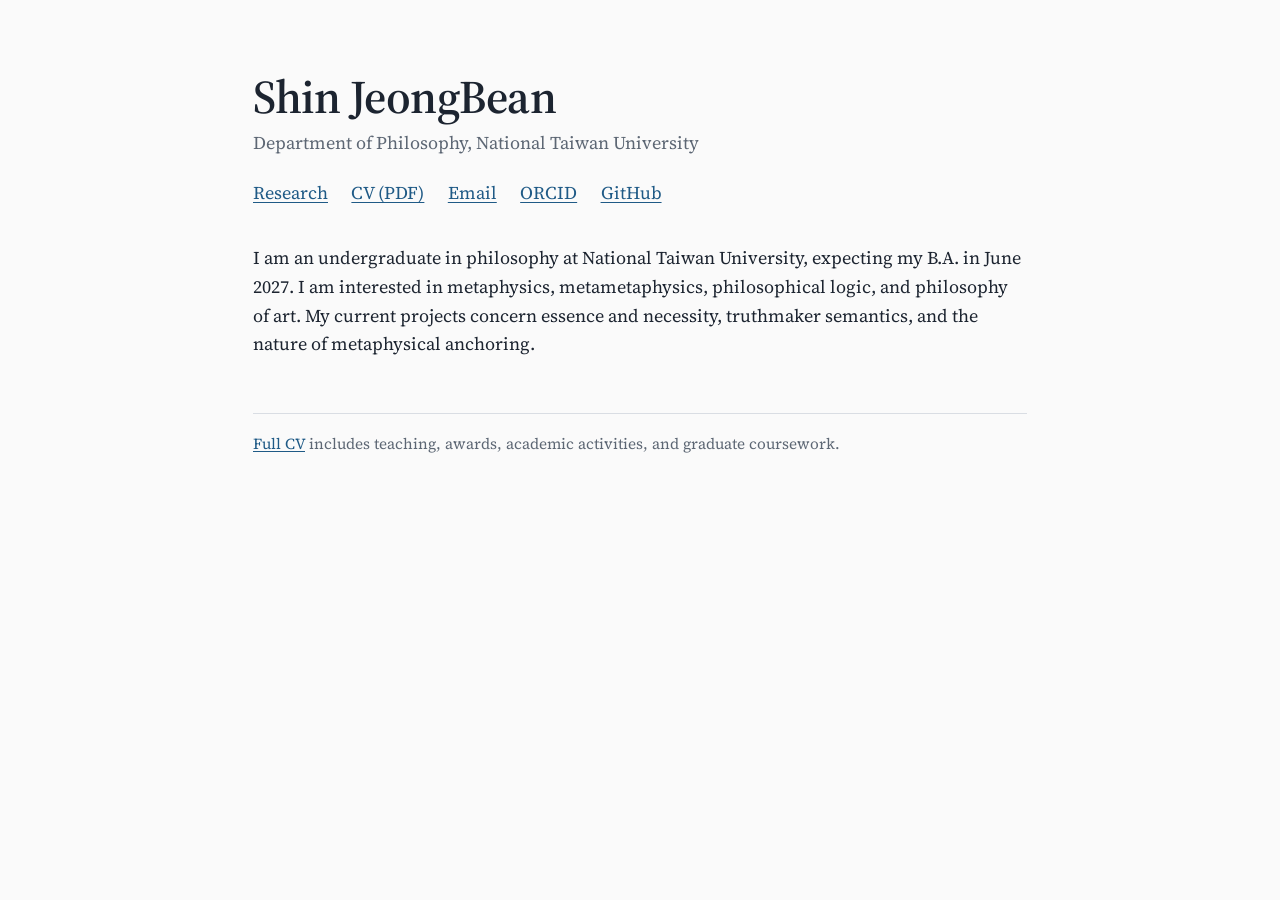
==== index.html @ 745db6b6 ". ." ====
<!DOCTYPE html>
<html lang="en">
<head>
<meta charset="utf-8">
<meta name="viewport" content="width=device-width, initial-scale=1">
<link rel="preconnect" href="https://fonts.googleapis.com">
<link rel="preconnect" href="https://fonts.gstatic.com" crossorigin>
<link href="https://fonts.googleapis.com/css2?family=Source+Serif+4:ital,wght@0,400;0,600;1,400&display=swap" rel="stylesheet">
<link rel="stylesheet" href="style.css">
<title>Shin JeongBean | Philosophy, National Taiwan University</title>
<meta name="description" content="Shin JeongBean, philosophy, National Taiwan University. Metaphysics, philosophical logic, philosophy of art.">
</head>
<body>
<main>
<header>
  <h1>Shin JeongBean</h1>
  <p class="affil">Department of Philosophy, National Taiwan University</p>
  <ul class="links">
    <li><a href="research.html">Research</a></li>
    <li><a href="https://github.com/citron2357/CV/blob/main/main.pdf">CV (PDF)</a></li>
    <li><a href="mailto:shinjeongbean@gmail.com">Email</a></li>
    <li><a href="https://orcid.org/0009-0004-7856-142X">ORCID</a></li>
    <li><a href="https://github.com/citron2357">GitHub</a></li>
  </ul>
</header>
<p class="bio">I am an undergraduate in philosophy at National Taiwan University, expecting my B.A. in June 2027. I am interested in metaphysics, metametaphysics, philosophical logic, and philosophy of art. My current projects concern essence and necessity, truthmaker semantics, and the nature of metaphysical anchoring.</p>
<footer>
  <a href="https://github.com/citron2357/CV/blob/main/main.pdf">Full CV</a> includes teaching, awards, academic activities, and graduate coursework.
</footer>
</main>
</body>
</html>
---- style.css ----
:root{--bg:#fafafa;--ink:#1c2430;--mute:#5d6774;--rule:#d9dde3;--link:#1f5a86}
@media (prefers-color-scheme:dark){:root{--bg:#161a20;--ink:#e6e9ee;--mute:#98a2b0;--rule:#2c333d;--link:#7fb4dc}}
*{box-sizing:border-box}
html{font-size:18px}
body{margin:0;background:var(--bg);color:var(--ink);font-family:"Source Serif 4",Georgia,"Times New Roman",serif;line-height:1.6}
main{max-width:46rem;margin:0 auto;padding:4rem 1.5rem 5rem}
a{color:var(--link);text-underline-offset:.15em}
a:focus-visible{outline:2px solid var(--link);outline-offset:2px}
h1{font-size:2.6rem;line-height:1.1;font-weight:600;margin:0 0 .3rem;letter-spacing:-.01em}
h1.page{font-size:1.9rem;margin:0 0 2rem}
h2{font-size:1.15rem;font-weight:600;margin:2.6rem 0 1rem;padding-top:1.1rem;border-top:1px solid var(--rule)}
.affil{color:var(--mute);margin:0 0 1.2rem}
.links{display:flex;flex-wrap:wrap;gap:.3rem 1.3rem;margin:0 0 2rem;padding:0;list-style:none}
.top{display:flex;flex-wrap:wrap;justify-content:space-between;align-items:baseline;gap:.4rem 1.3rem;margin-bottom:3rem}
.top .links{margin:0}
.top .site{font-weight:600;color:var(--ink);text-decoration:none}
.links a[aria-current]{color:var(--ink);font-weight:600;text-decoration:none}
.bio{margin:0}
.row{display:grid;grid-template-columns:7rem 1fr;gap:.2rem 1.2rem;margin-bottom:.9rem}
.when{color:var(--mute);font-size:.9rem;padding-top:.15rem}
.item{margin:0 0 1.3rem}
.item .t{font-style:italic}
.abs{display:block;color:var(--mute);font-size:.95rem}
footer{color:var(--mute);font-size:.85rem;border-top:1px solid var(--rule);padding-top:1rem;margin-top:3rem}
@media (max-width:34rem){html{font-size:17px}.row{grid-template-columns:1fr}h1{font-size:2.1rem}h1.page{font-size:1.6rem}}
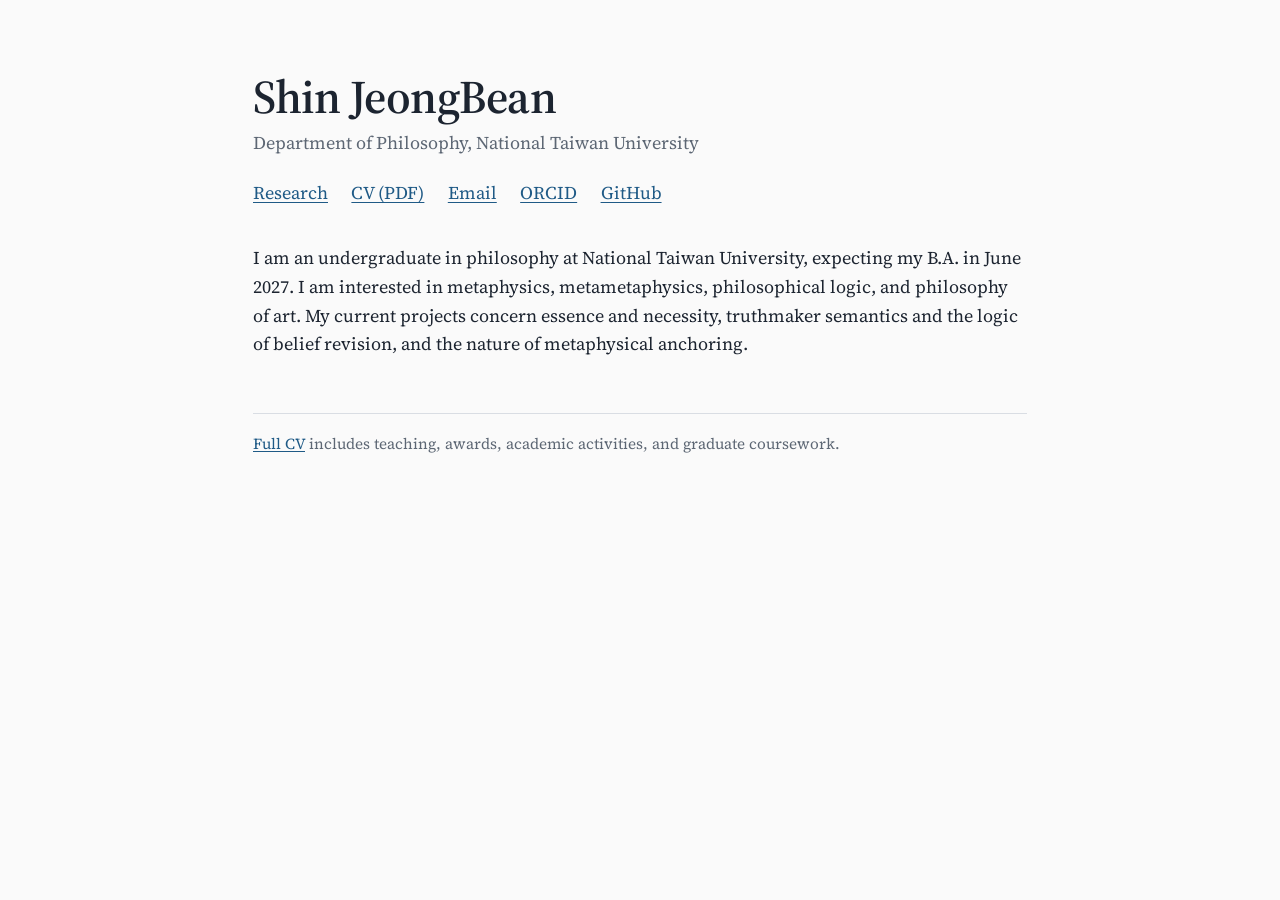
==== commit 0700c285: "." ====
--- a/index.html
+++ b/index.html
@@ -23,7 +23,7 @@
     <li><a href="https://github.com/citron2357">GitHub</a></li>
   </ul>
 </header>
-<p class="bio">I am an undergraduate in philosophy at National Taiwan University, expecting my B.A. in June 2027. I am interested in metaphysics, metametaphysics, philosophical logic, and philosophy of art. My current projects concern essence and necessity, truthmaker semantics, and the nature of metaphysical anchoring.</p>
+<p class="bio">I am an undergraduate in philosophy at National Taiwan University, expecting my B.A. in June 2027. I am interested in metaphysics, metametaphysics, philosophical logic, and philosophy of art. My current projects concern essence and necessity, truthmaker semantics and the logic of belief revision, and the nature of metaphysical anchoring.</p>
 <footer>
   <a href="https://github.com/citron2357/CV/blob/main/main.pdf">Full CV</a> includes teaching, awards, academic activities, and graduate coursework.
 </footer>
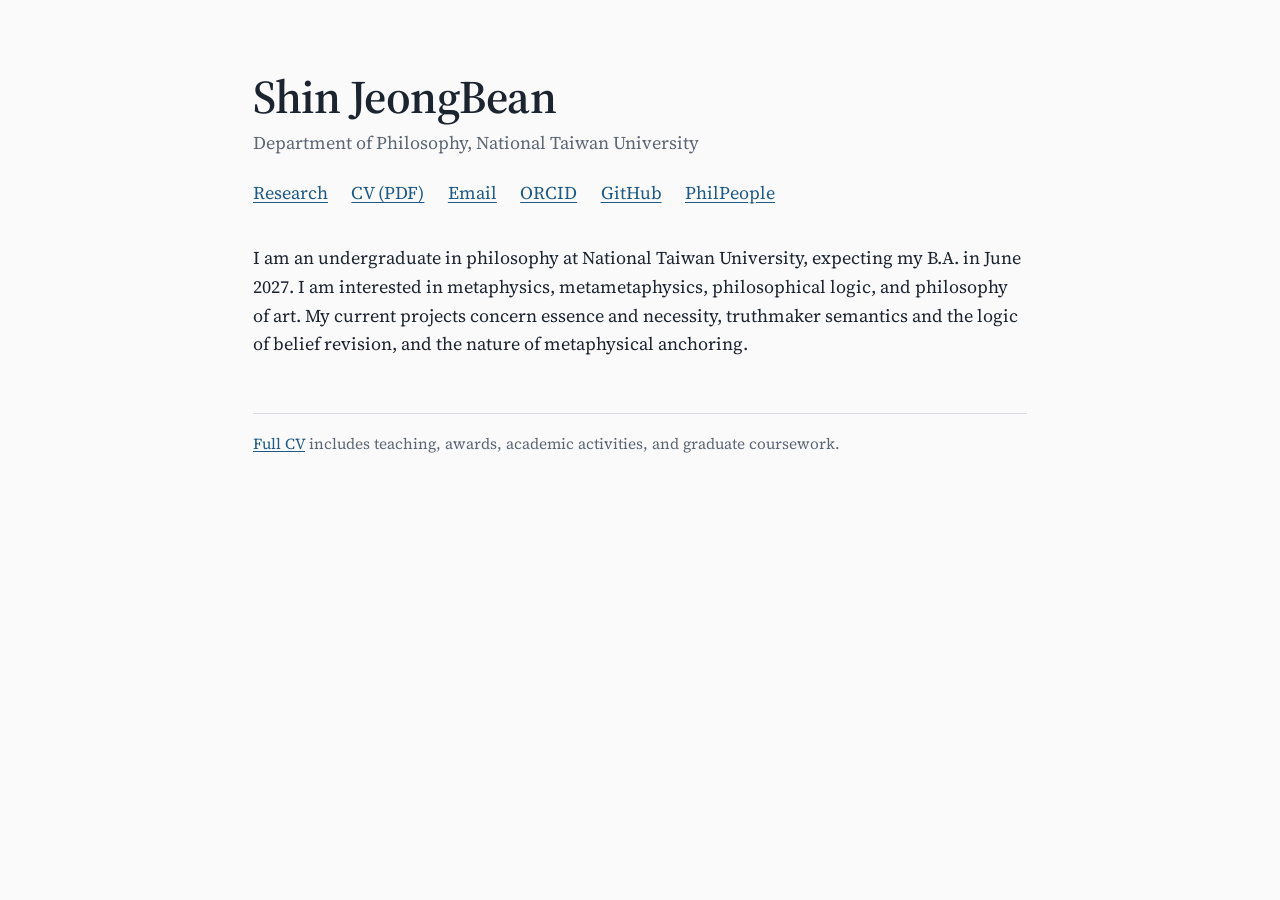
==== commit 3588f68d: "." ====
--- a/index.html
+++ b/index.html
@@ -21,6 +21,7 @@
     <li><a href="mailto:shinjeongbean@gmail.com">Email</a></li>
     <li><a href="https://orcid.org/0009-0004-7856-142X">ORCID</a></li>
     <li><a href="https://github.com/citron2357">GitHub</a></li>
+    <li><a href="https://philpeople.org/profiles/jeongbean-shin">PhilPeople</a></li>
   </ul>
 </header>
 <p class="bio">I am an undergraduate in philosophy at National Taiwan University, expecting my B.A. in June 2027. I am interested in metaphysics, metametaphysics, philosophical logic, and philosophy of art. My current projects concern essence and necessity, truthmaker semantics and the logic of belief revision, and the nature of metaphysical anchoring.</p>
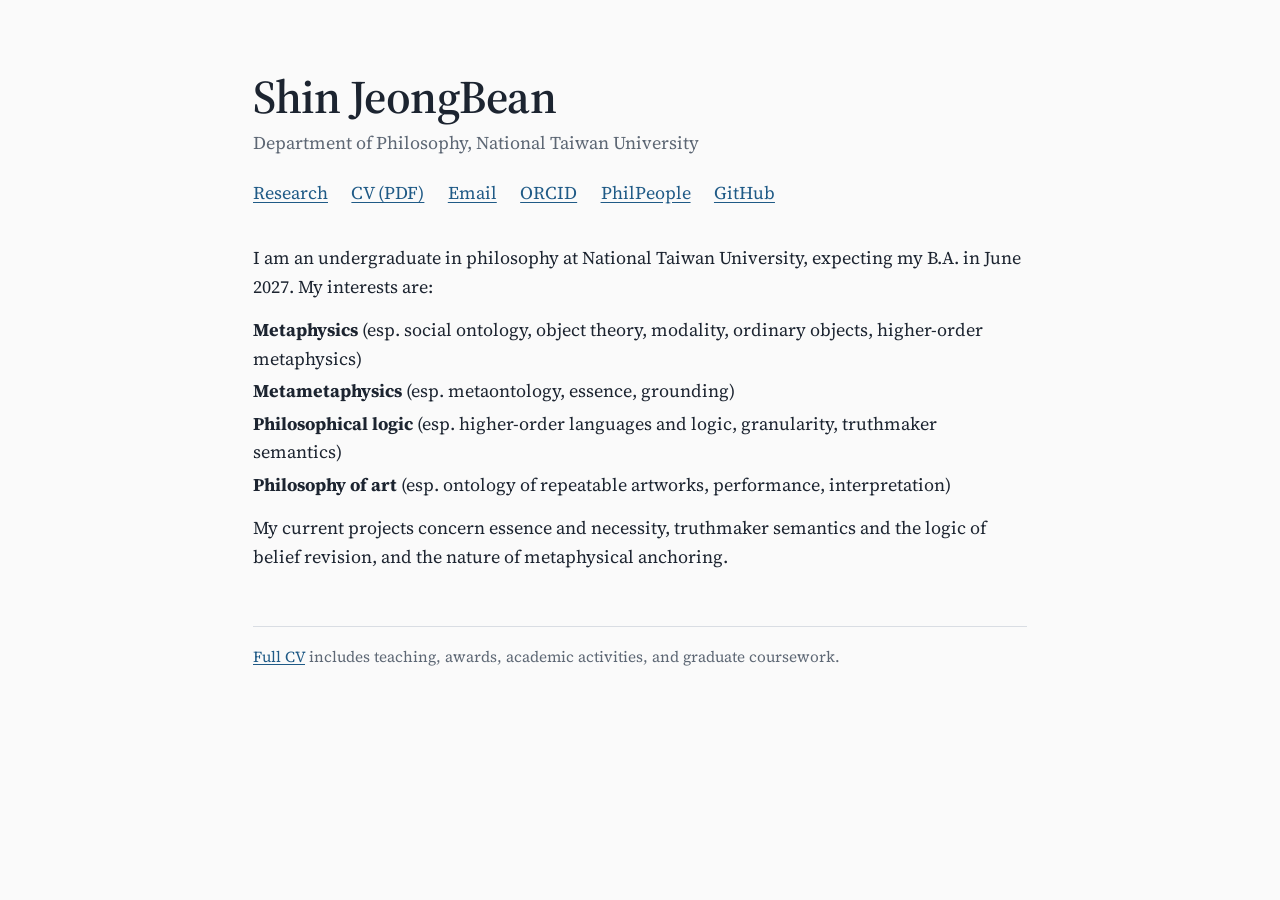
==== commit de52dfbc: "Add files via upload" ====
--- a/index.html
+++ b/index.html
@@ -20,11 +20,18 @@
     <li><a href="https://github.com/citron2357/CV/blob/main/main.pdf">CV (PDF)</a></li>
     <li><a href="mailto:shinjeongbean@gmail.com">Email</a></li>
     <li><a href="https://orcid.org/0009-0004-7856-142X">ORCID</a></li>
+    <li><a href="https://philpeople.org/profiles/jeongbean-shin">PhilPeople</a></li>
     <li><a href="https://github.com/citron2357">GitHub</a></li>
-    <li><a href="https://philpeople.org/profiles/jeongbean-shin">PhilPeople</a></li>
   </ul>
 </header>
-<p class="bio">I am an undergraduate in philosophy at National Taiwan University, expecting my B.A. in June 2027. I am interested in metaphysics, metametaphysics, philosophical logic, and philosophy of art. My current projects concern essence and necessity, truthmaker semantics and the logic of belief revision, and the nature of metaphysical anchoring.</p>
+<p class="bio">I am an undergraduate in philosophy at National Taiwan University, expecting my B.A. in June 2027. My interests are:</p>
+<ul class="interests">
+  <li><strong>Metaphysics</strong> (esp. social ontology, object theory, modality, ordinary objects, higher-order metaphysics)</li>
+  <li><strong>Metametaphysics</strong> (esp. metaontology, essence, grounding)</li>
+  <li><strong>Philosophical logic</strong> (esp. higher-order languages and logic, granularity, truthmaker semantics)</li>
+  <li><strong>Philosophy of art</strong> (esp. ontology of repeatable artworks, performance, interpretation)</li>
+</ul>
+<p class="bio">My current projects concern essence and necessity, truthmaker semantics and the logic of belief revision, and the nature of metaphysical anchoring.</p>
 <footer>
   <a href="https://github.com/citron2357/CV/blob/main/main.pdf">Full CV</a> includes teaching, awards, academic activities, and graduate coursework.
 </footer>
--- a/style.css
+++ b/style.css
@@ -15,7 +15,9 @@
 .top .links{margin:0}
 .top .site{font-weight:600;color:var(--ink);text-decoration:none}
 .links a[aria-current]{color:var(--ink);font-weight:600;text-decoration:none}
-.bio{margin:0}
+.bio{margin:0 0 .8rem}
+.interests{list-style:none;margin:0 0 .8rem;padding:0}
+.interests li{margin:.2rem 0}
 .row{display:grid;grid-template-columns:7rem 1fr;gap:.2rem 1.2rem;margin-bottom:.9rem}
 .when{color:var(--mute);font-size:.9rem;padding-top:.15rem}
 .item{margin:0 0 1.3rem}
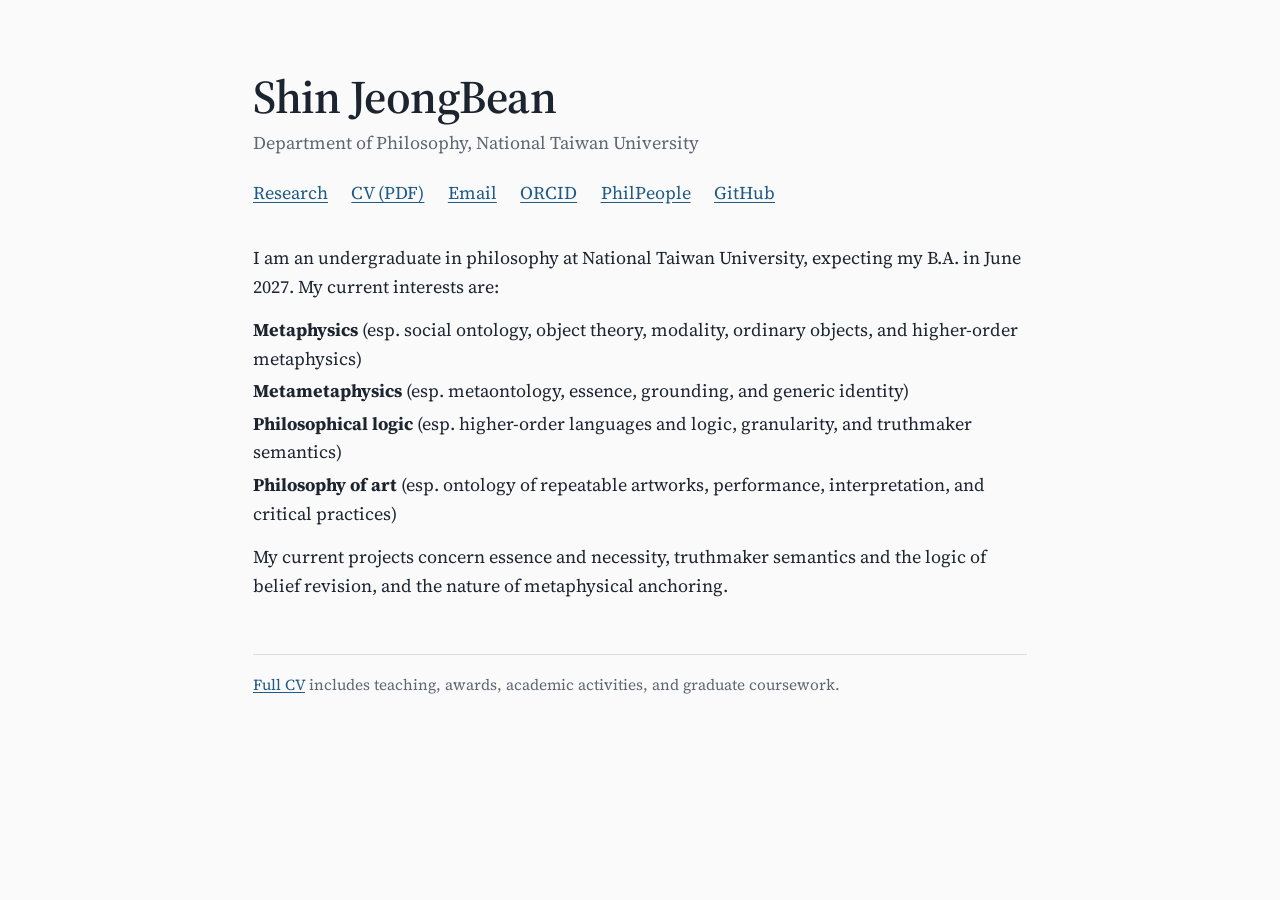
==== commit 6fa52d31: "Revise bio and interests in index.html Updated interests list with additional details." ====
--- a/index.html
+++ b/index.html
@@ -24,12 +24,12 @@
     <li><a href="https://github.com/citron2357">GitHub</a></li>
   </ul>
 </header>
-<p class="bio">I am an undergraduate in philosophy at National Taiwan University, expecting my B.A. in June 2027. My interests are:</p>
+<p class="bio">I am an undergraduate in philosophy at National Taiwan University, expecting my B.A. in June 2027. My current interests are:</p>
 <ul class="interests">
-  <li><strong>Metaphysics</strong> (esp. social ontology, object theory, modality, ordinary objects, higher-order metaphysics)</li>
-  <li><strong>Metametaphysics</strong> (esp. metaontology, essence, grounding)</li>
-  <li><strong>Philosophical logic</strong> (esp. higher-order languages and logic, granularity, truthmaker semantics)</li>
-  <li><strong>Philosophy of art</strong> (esp. ontology of repeatable artworks, performance, interpretation)</li>
+  <li><strong>Metaphysics</strong> (esp. social ontology, object theory, modality, ordinary objects, and higher-order metaphysics)</li>
+  <li><strong>Metametaphysics</strong> (esp. metaontology, essence, grounding, and generic identity)</li>
+  <li><strong>Philosophical logic</strong> (esp. higher-order languages and logic, granularity, and truthmaker semantics)</li>
+  <li><strong>Philosophy of art</strong> (esp. ontology of repeatable artworks, performance, interpretation, and critical practices)</li>
 </ul>
 <p class="bio">My current projects concern essence and necessity, truthmaker semantics and the logic of belief revision, and the nature of metaphysical anchoring.</p>
 <footer>
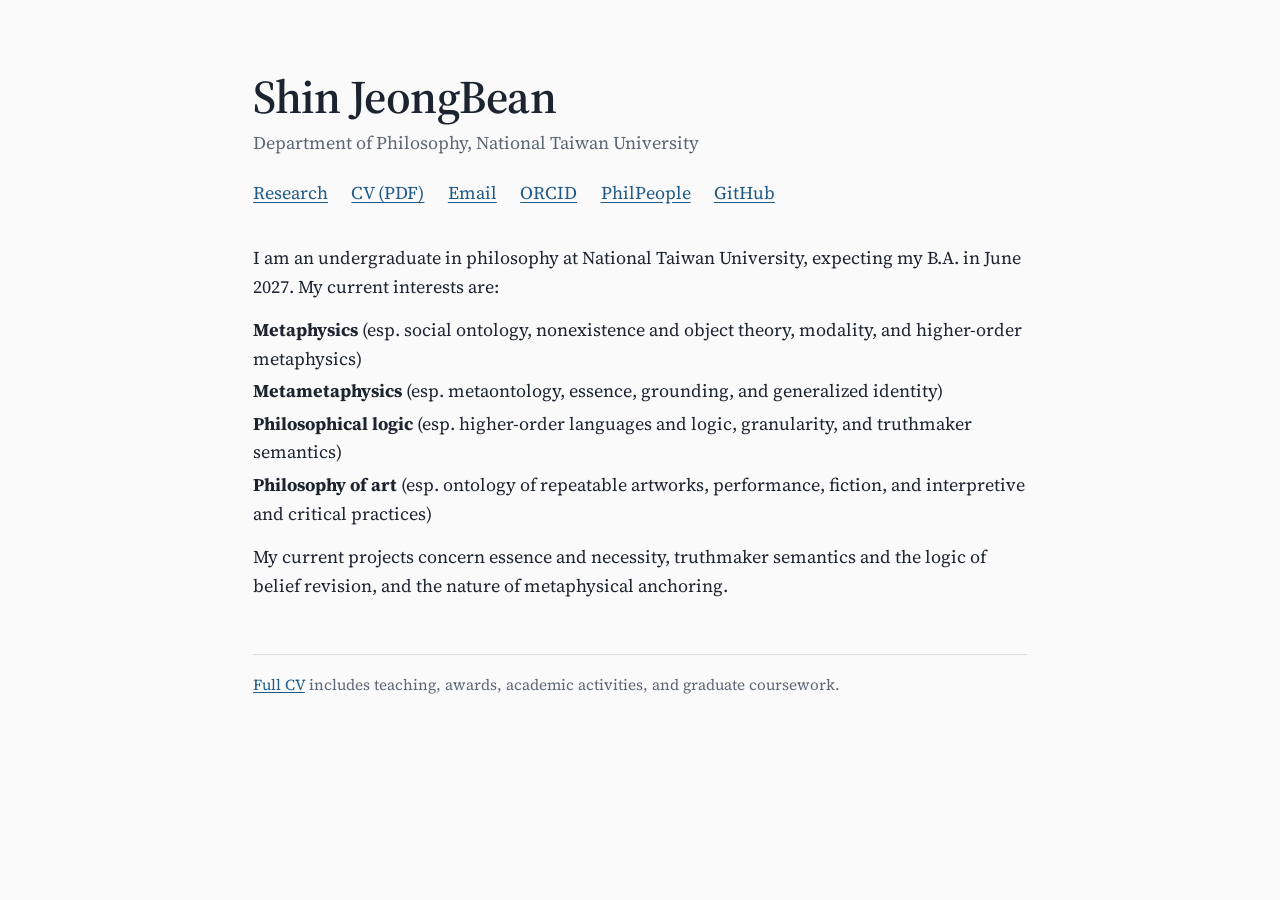
==== commit 7b39d78d: "." ====
--- a/index.html
+++ b/index.html
@@ -26,10 +26,10 @@
 </header>
 <p class="bio">I am an undergraduate in philosophy at National Taiwan University, expecting my B.A. in June 2027. My current interests are:</p>
 <ul class="interests">
-  <li><strong>Metaphysics</strong> (esp. social ontology, object theory, modality, ordinary objects, and higher-order metaphysics)</li>
-  <li><strong>Metametaphysics</strong> (esp. metaontology, essence, grounding, and generic identity)</li>
+  <li><strong>Metaphysics</strong> (esp. social ontology, nonexistence and object theory, modality, and higher-order metaphysics)</li>
+  <li><strong>Metametaphysics</strong> (esp. metaontology, essence, grounding, and generalized identity)</li>
   <li><strong>Philosophical logic</strong> (esp. higher-order languages and logic, granularity, and truthmaker semantics)</li>
-  <li><strong>Philosophy of art</strong> (esp. ontology of repeatable artworks, performance, interpretation, and critical practices)</li>
+  <li><strong>Philosophy of art</strong> (esp. ontology of repeatable artworks, performance, fiction, and interpretive and critical practices)</li>
 </ul>
 <p class="bio">My current projects concern essence and necessity, truthmaker semantics and the logic of belief revision, and the nature of metaphysical anchoring.</p>
 <footer>
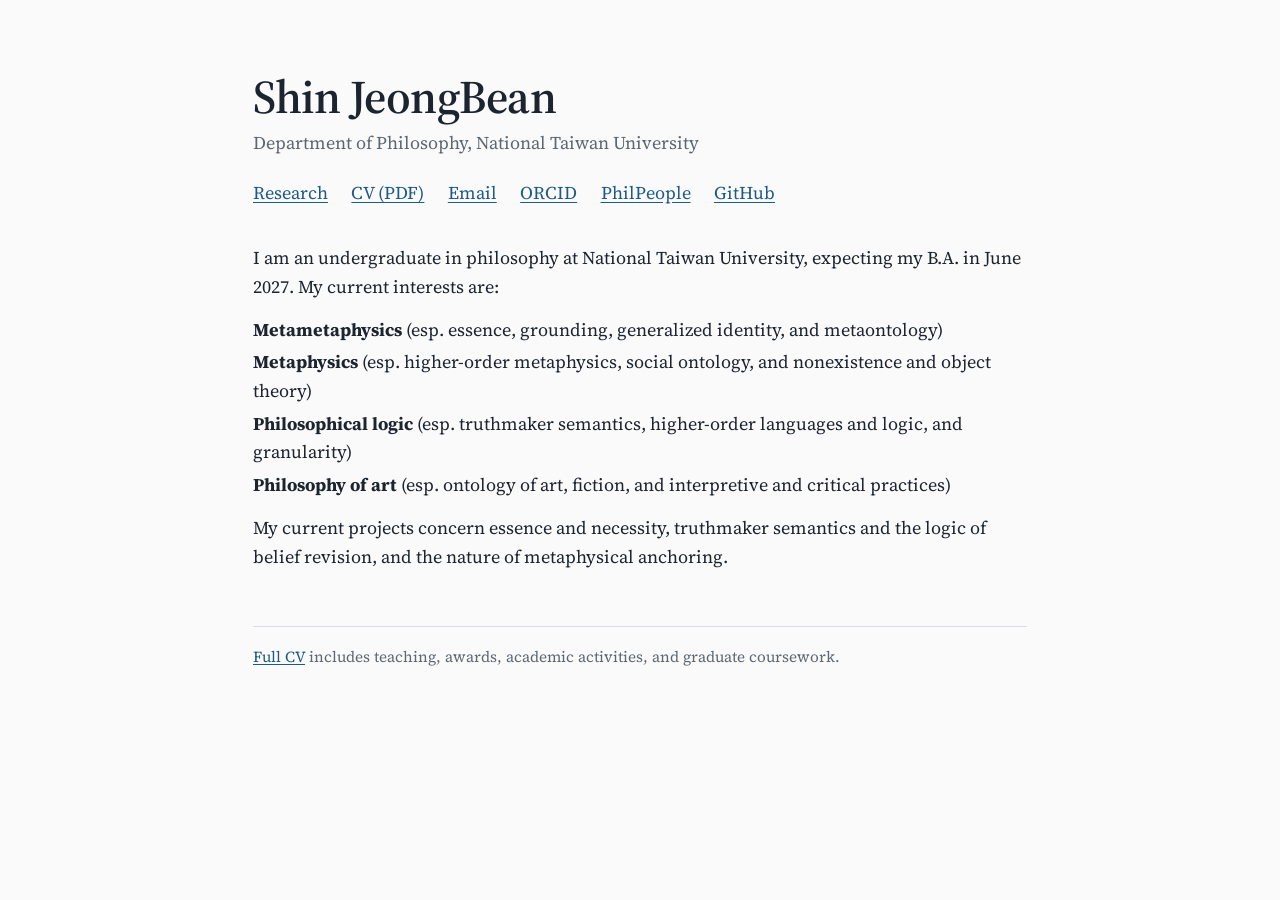
==== commit c88ca035: ". ." ====
--- a/index.html
+++ b/index.html
@@ -26,10 +26,10 @@
 </header>
 <p class="bio">I am an undergraduate in philosophy at National Taiwan University, expecting my B.A. in June 2027. My current interests are:</p>
 <ul class="interests">
-  <li><strong>Metaphysics</strong> (esp. social ontology, nonexistence and object theory, modality, and higher-order metaphysics)</li>
-  <li><strong>Metametaphysics</strong> (esp. metaontology, essence, grounding, and generalized identity)</li>
-  <li><strong>Philosophical logic</strong> (esp. higher-order languages and logic, granularity, and truthmaker semantics)</li>
-  <li><strong>Philosophy of art</strong> (esp. ontology of repeatable artworks, performance, fiction, and interpretive and critical practices)</li>
+  <li><strong>Metametaphysics</strong> (esp. essence, grounding, generalized identity, and metaontology)</li>
+  <li><strong>Metaphysics</strong> (esp. higher-order metaphysics, social ontology, and nonexistence and object theory)</li>
+  <li><strong>Philosophical logic</strong> (esp. truthmaker semantics, higher-order languages and logic, and granularity)</li>
+  <li><strong>Philosophy of art</strong> (esp. ontology of art, fiction, and interpretive and critical practices)</li>
 </ul>
 <p class="bio">My current projects concern essence and necessity, truthmaker semantics and the logic of belief revision, and the nature of metaphysical anchoring.</p>
 <footer>
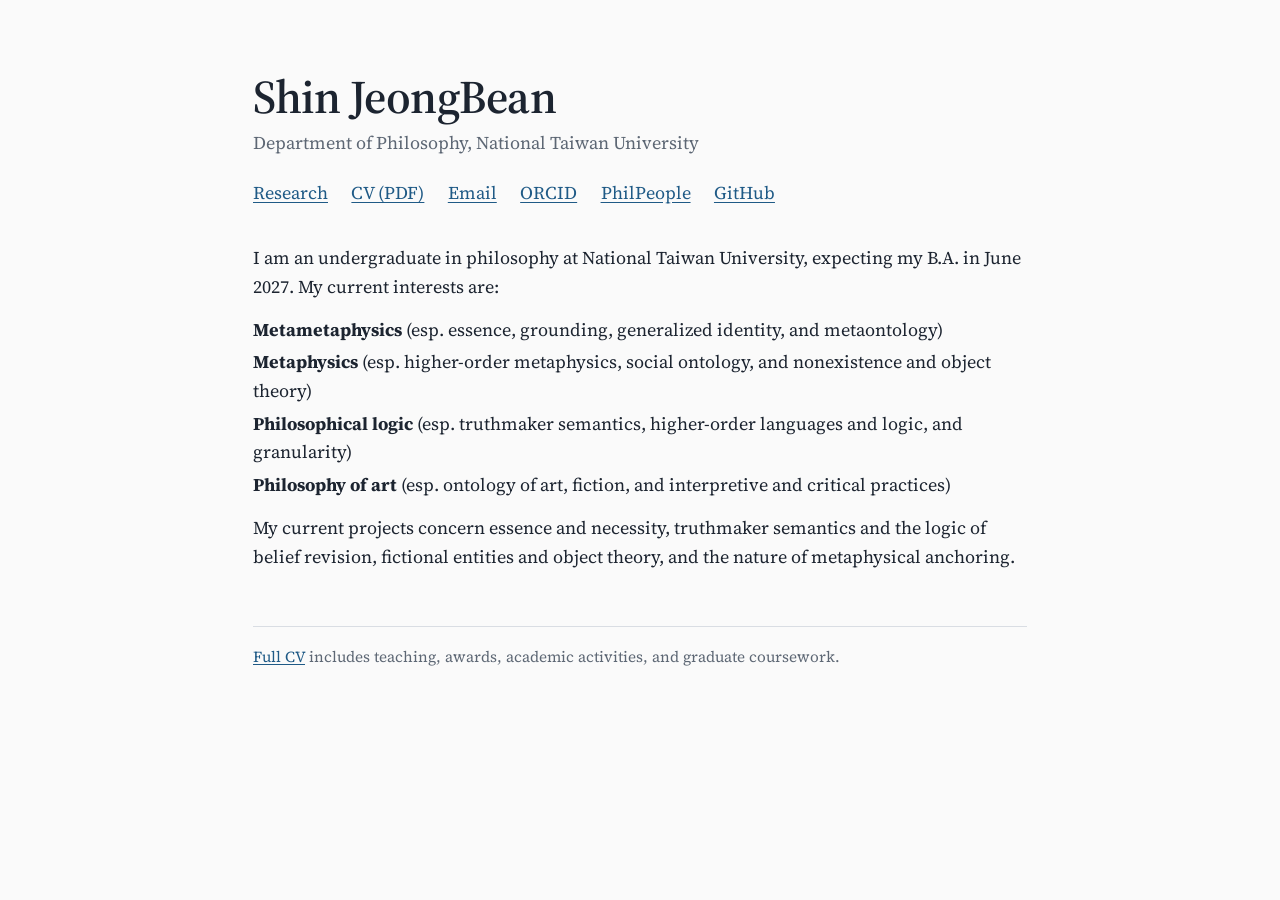
==== commit 777c0a47: "." ====
--- a/index.html
+++ b/index.html
@@ -31,7 +31,7 @@
   <li><strong>Philosophical logic</strong> (esp. truthmaker semantics, higher-order languages and logic, and granularity)</li>
   <li><strong>Philosophy of art</strong> (esp. ontology of art, fiction, and interpretive and critical practices)</li>
 </ul>
-<p class="bio">My current projects concern essence and necessity, truthmaker semantics and the logic of belief revision, and the nature of metaphysical anchoring.</p>
+<p class="bio">My current projects concern essence and necessity, truthmaker semantics and the logic of belief revision, fictional entities and object theory, and the nature of metaphysical anchoring.</p>
 <footer>
   <a href="https://github.com/citron2357/CV/blob/main/main.pdf">Full CV</a> includes teaching, awards, academic activities, and graduate coursework.
 </footer>
